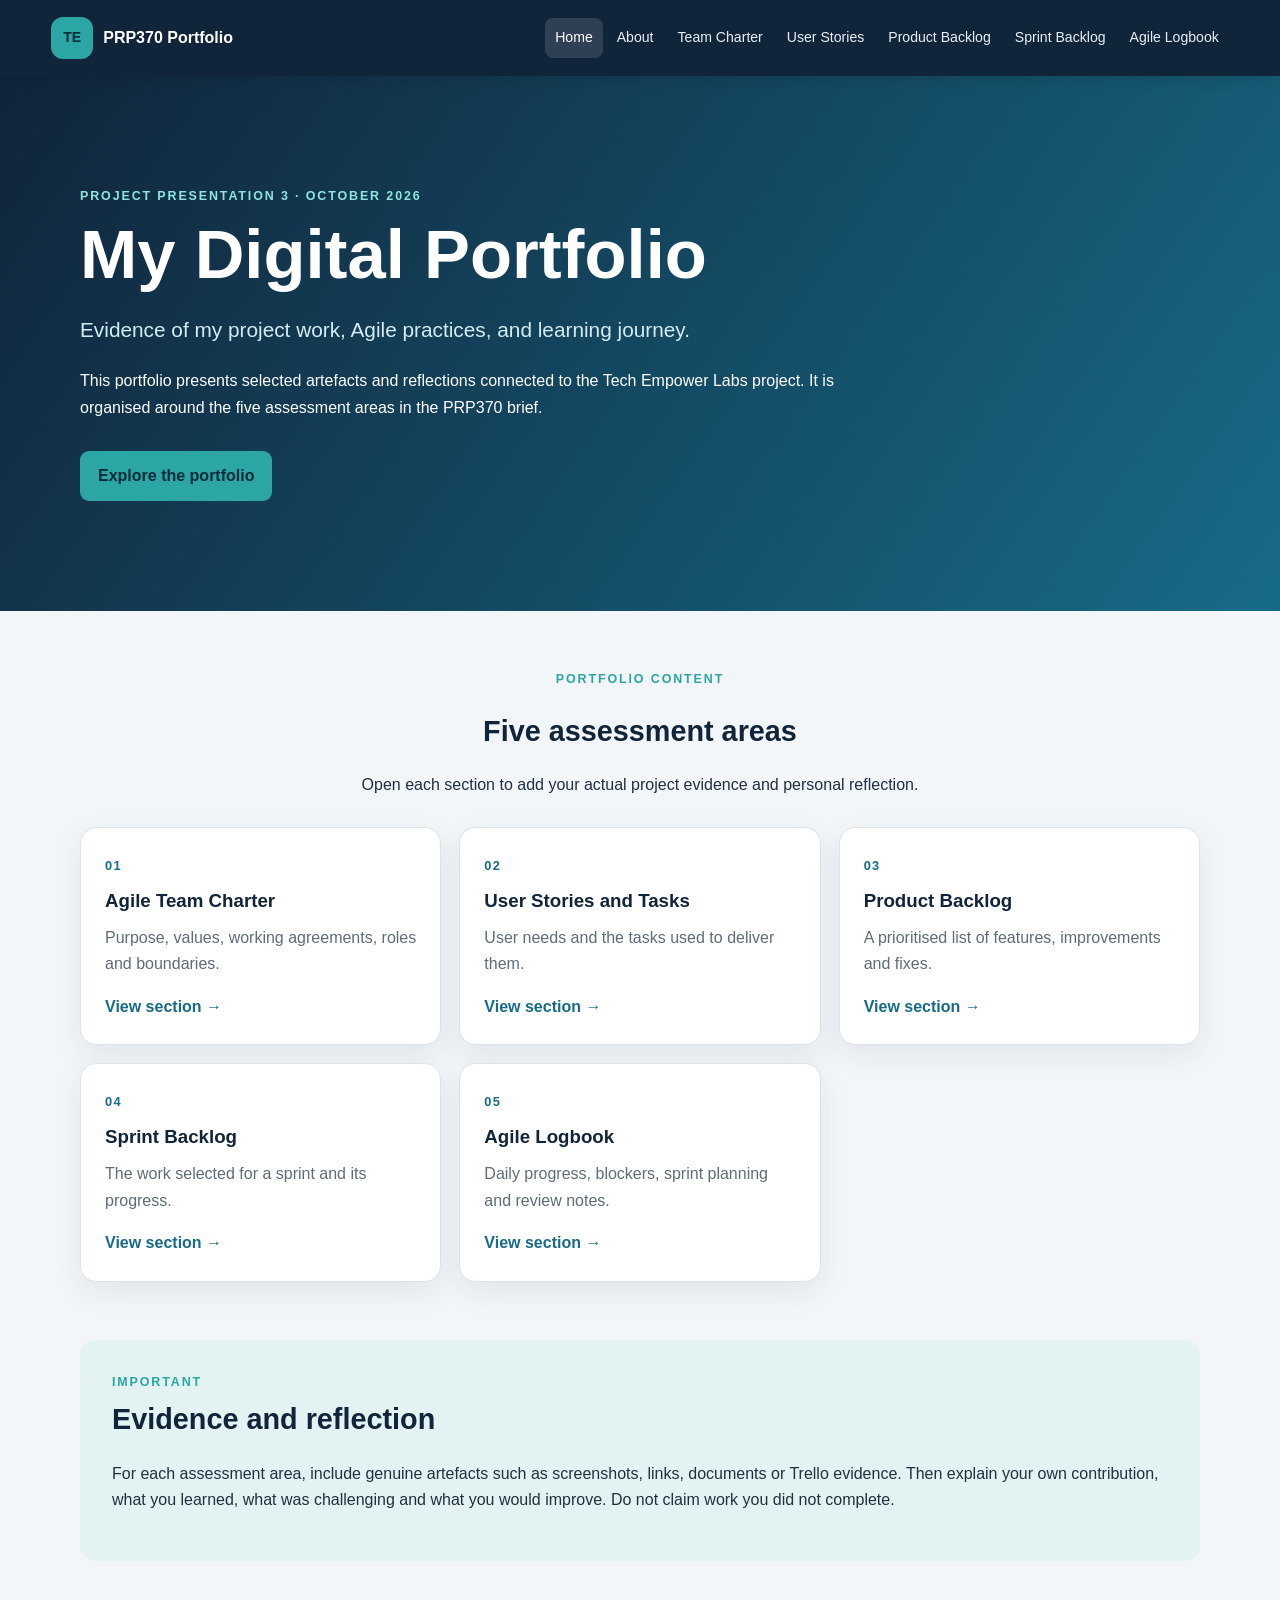
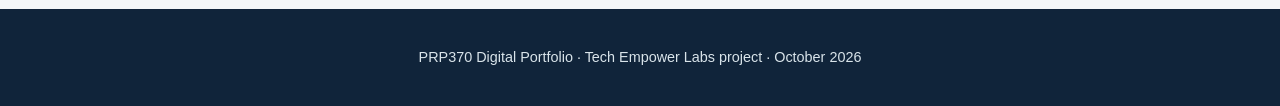
==== index.html @ 1a4c9137 "Add files via upload" ====
<!DOCTYPE html>
<html lang="en">
<head>
  <meta charset="UTF-8">
  <meta name="viewport" content="width=device-width, initial-scale=1.0">
  <meta name="description" content="PRP370 Project Presentation 3 digital portfolio">
  <title>PRP370 Digital Portfolio | Home</title>
  <link rel="stylesheet" href="css/style.css">
</head>
<body>
  <header class="site-header">
    <nav class="navbar" aria-label="Main navigation">
      <a class="brand" href="index.html"><span class="brand-mark">TE</span><span>PRP370 Portfolio</span></a>
      <button class="menu-toggle" aria-label="Toggle navigation" aria-expanded="false">☰</button>
      <div class="nav-links">
        <a class="active" href="index.html">Home</a>
        <a href="about.html">About</a>
        <a href="evidence/team-charter.html">Team Charter</a>
        <a href="evidence/user-stories.html">User Stories</a>
        <a href="evidence/product-backlog.html">Product Backlog</a>
        <a href="evidence/sprint-backlog.html">Sprint Backlog</a>
        <a href="evidence/agile-logbook.html">Agile Logbook</a>
      </div>
    </nav>
  </header>

  <main>
    <section class="hero">
      <p class="eyebrow">PROJECT PRESENTATION 3 · OCTOBER 2026</p>
      <h1>My Digital Portfolio</h1>
      <p class="hero-lead">Evidence of my project work, Agile practices, and learning journey.</p>
      <p>This portfolio presents selected artefacts and reflections connected to the Tech Empower Labs project. It is organised around the five assessment areas in the PRP370 brief.</p>
      <a class="button" href="#portfolio-sections">Explore the portfolio</a>
    </section>

    <section class="section" id="portfolio-sections">
      <div class="section-heading">
        <p class="eyebrow">PORTFOLIO CONTENT</p>
        <h2>Five assessment areas</h2>
        <p>Open each section to add your actual project evidence and personal reflection.</p>
      </div>
      <div class="card-grid">
        <a class="content-card" href="evidence/team-charter.html"><span class="card-number">01</span><h3>Agile Team Charter</h3><p>Purpose, values, working agreements, roles and boundaries.</p><span class="card-link">View section →</span></a>
        <a class="content-card" href="evidence/user-stories.html"><span class="card-number">02</span><h3>User Stories and Tasks</h3><p>User needs and the tasks used to deliver them.</p><span class="card-link">View section →</span></a>
        <a class="content-card" href="evidence/product-backlog.html"><span class="card-number">03</span><h3>Product Backlog</h3><p>A prioritised list of features, improvements and fixes.</p><span class="card-link">View section →</span></a>
        <a class="content-card" href="evidence/sprint-backlog.html"><span class="card-number">04</span><h3>Sprint Backlog</h3><p>The work selected for a sprint and its progress.</p><span class="card-link">View section →</span></a>
        <a class="content-card" href="evidence/agile-logbook.html"><span class="card-number">05</span><h3>Agile Logbook</h3><p>Daily progress, blockers, sprint planning and review notes.</p><span class="card-link">View section →</span></a>
      </div>
    </section>

    <section class="section callout">
      <p class="eyebrow">IMPORTANT</p>
      <h2>Evidence and reflection</h2>
      <p>For each assessment area, include genuine artefacts such as screenshots, links, documents or Trello evidence. Then explain your own contribution, what you learned, what was challenging and what you would improve. Do not claim work you did not complete.</p>
    </section>
  </main>

  <footer class="site-footer"><p>PRP370 Digital Portfolio · Tech Empower Labs project · October 2026</p></footer>
  <script src="js/script.js"></script>
</body>
</html>
---- css/style.css ----
:root{--navy:#10243a;--blue:#176b87;--teal:#2ba6a4;--paper:#fff;--bg:#f3f6f8;--ink:#203040;--muted:#5e6c78;--line:#dce4e9;--radius:16px;--shadow:0 10px 30px rgba(16,36,58,.08)}
*{box-sizing:border-box}html{scroll-behavior:smooth}body{margin:0;background:var(--bg);color:var(--ink);font-family:Arial,Helvetica,sans-serif;line-height:1.65}a{color:inherit}.site-header{background:var(--navy);color:#fff;position:sticky;top:0;z-index:10;box-shadow:0 3px 16px rgba(0,0,0,.12)}.navbar{width:min(1180px,92%);margin:auto;min-height:76px;display:flex;align-items:center;justify-content:space-between;gap:22px}.brand{display:flex;align-items:center;gap:10px;text-decoration:none;font-weight:700;white-space:nowrap}.brand-mark{display:grid;place-items:center;width:42px;height:42px;border-radius:12px;background:var(--teal);color:#062b39;font-size:14px}.nav-links{display:flex;align-items:center;justify-content:flex-end;gap:4px;flex-wrap:wrap}.nav-links a{font-size:.88rem;text-decoration:none;color:#e9f1f5;padding:8px 10px;border-radius:8px}.nav-links a:hover,.nav-links a.active{background:rgba(255,255,255,.13);color:#fff}.menu-toggle{display:none;background:transparent;border:1px solid #688095;color:#fff;padding:7px 11px;border-radius:8px;font-size:1.2rem}.hero{background:linear-gradient(125deg,#10243a,#176b87);color:#fff;padding:clamp(56px,9vw,110px) max(4%,calc((100% - 1120px)/2));min-height:390px}.hero h1{font-size:clamp(2.3rem,6vw,4.3rem);line-height:1.1;margin:8px 0 18px;max-width:800px}.hero p{max-width:760px}.hero-lead{font-size:1.3rem;color:#d4edf2}.eyebrow{font-size:.78rem;font-weight:800;letter-spacing:.15em;color:var(--teal);margin:0 0 10px}.hero .eyebrow{color:#8ee5dd}.button{display:inline-block;background:var(--teal);color:#062b39;text-decoration:none;font-weight:700;padding:12px 18px;border-radius:9px;margin-top:14px}.button:hover{filter:brightness(1.06)}.section,.page-main{width:min(1120px,92%);margin:0 auto;padding:58px 0}.section-heading{text-align:center;margin:0 auto 28px;max-width:700px}.section h2,.paper h2{font-size:1.8rem;line-height:1.2;color:var(--navy)}.card-grid{display:grid;grid-template-columns:repeat(3,minmax(0,1fr));gap:18px}.content-card{display:block;background:var(--paper);padding:24px;border:1px solid var(--line);border-radius:var(--radius);text-decoration:none;box-shadow:var(--shadow);transition:transform .2s,border-color .2s}.content-card:hover{transform:translateY(-3px);border-color:var(--teal)}.content-card h3{margin:8px 0;color:var(--navy)}.content-card p{color:var(--muted);margin-top:0}.card-number{font-weight:800;color:var(--blue);font-size:.8rem;letter-spacing:.1em}.card-link{font-weight:700;color:var(--blue)}.callout{background:#e3f3f3;border-radius:var(--radius);padding:32px;margin-bottom:48px}.callout h2{margin-top:0}.page-title{padding:26px 0 18px}.page-title h1{font-size:clamp(2rem,5vw,3.2rem);color:var(--navy);line-height:1.15;margin:0 0 12px}.page-title p:last-child{max-width:780px;color:var(--muted)}.paper{background:#fff;padding:clamp(22px,4vw,42px);border:1px solid var(--line);border-radius:var(--radius);box-shadow:var(--shadow)}.paper h2{font-size:1.45rem;margin-top:30px}.paper h2:first-child{margin-top:0}.paper li{margin:.4rem 0}.note{background:#fff7df;border-left:4px solid #d8a52c;padding:14px 16px;border-radius:5px}.evidence-list{padding-left:20px}.evidence-list li{margin:8px 0}.placeholder{border:2px dashed #9bb0bd;background:#f7fafb;padding:18px;border-radius:10px;color:#536674}.reflection-prompts{background:#f0f6fa;border-radius:12px;padding:18px 22px}.reflection-prompts h3{margin-top:0}.site-footer{background:var(--navy);color:#d9e4ea;text-align:center;padding:22px 4%;font-size:.9rem}.small{font-size:.9rem;color:var(--muted)}@media(max-width:1050px){.navbar{padding:12px 0;flex-wrap:wrap}.menu-toggle{display:block}.nav-links{display:none;width:100%;align-items:stretch;flex-direction:column;padding:0 0 12px}.nav-links.open{display:flex}.nav-links a{padding:10px 12px}.card-grid{grid-template-columns:repeat(2,minmax(0,1fr))}}@media(max-width:620px){.card-grid{grid-template-columns:1fr}.hero{min-height:auto}.section,.page-main{padding:36px 0}.brand{font-size:.95rem}}
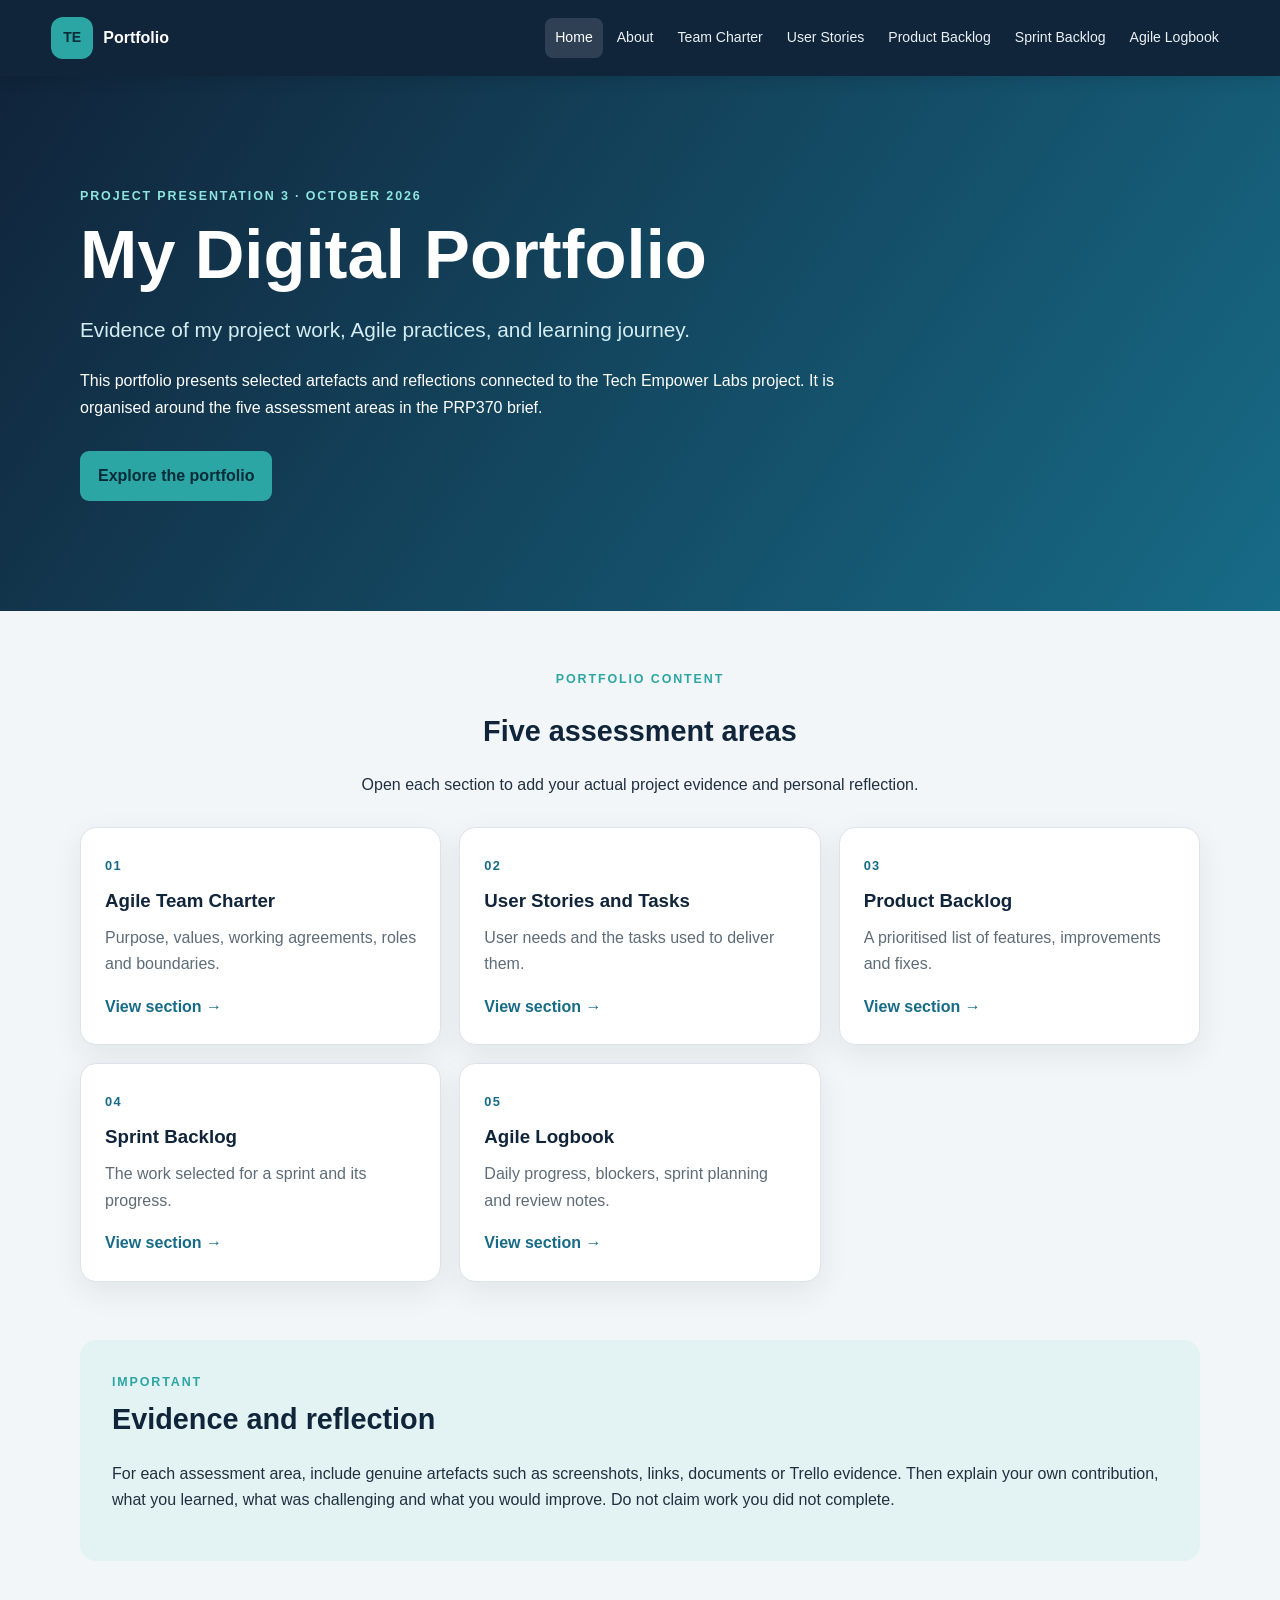
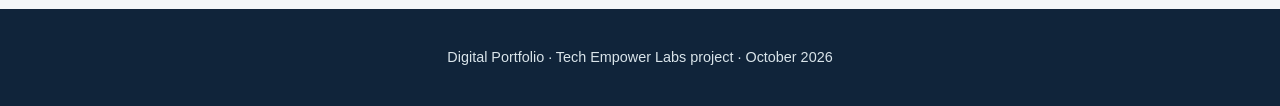
==== commit ba2b8a56: "Update index.html" ====
--- a/index.html
+++ b/index.html
@@ -10,7 +10,7 @@
 <body>
   <header class="site-header">
     <nav class="navbar" aria-label="Main navigation">
-      <a class="brand" href="index.html"><span class="brand-mark">TE</span><span>PRP370 Portfolio</span></a>
+      <a class="brand" href="index.html"><span class="brand-mark">TE</span><span>Portfolio</span></a>
       <button class="menu-toggle" aria-label="Toggle navigation" aria-expanded="false">☰</button>
       <div class="nav-links">
         <a class="active" href="index.html">Home</a>
@@ -55,7 +55,7 @@
     </section>
   </main>
 
-  <footer class="site-footer"><p>PRP370 Digital Portfolio · Tech Empower Labs project · October 2026</p></footer>
+  <footer class="site-footer"><p>Digital Portfolio · Tech Empower Labs project · October 2026</p></footer>
   <script src="js/script.js"></script>
 </body>
 </html>
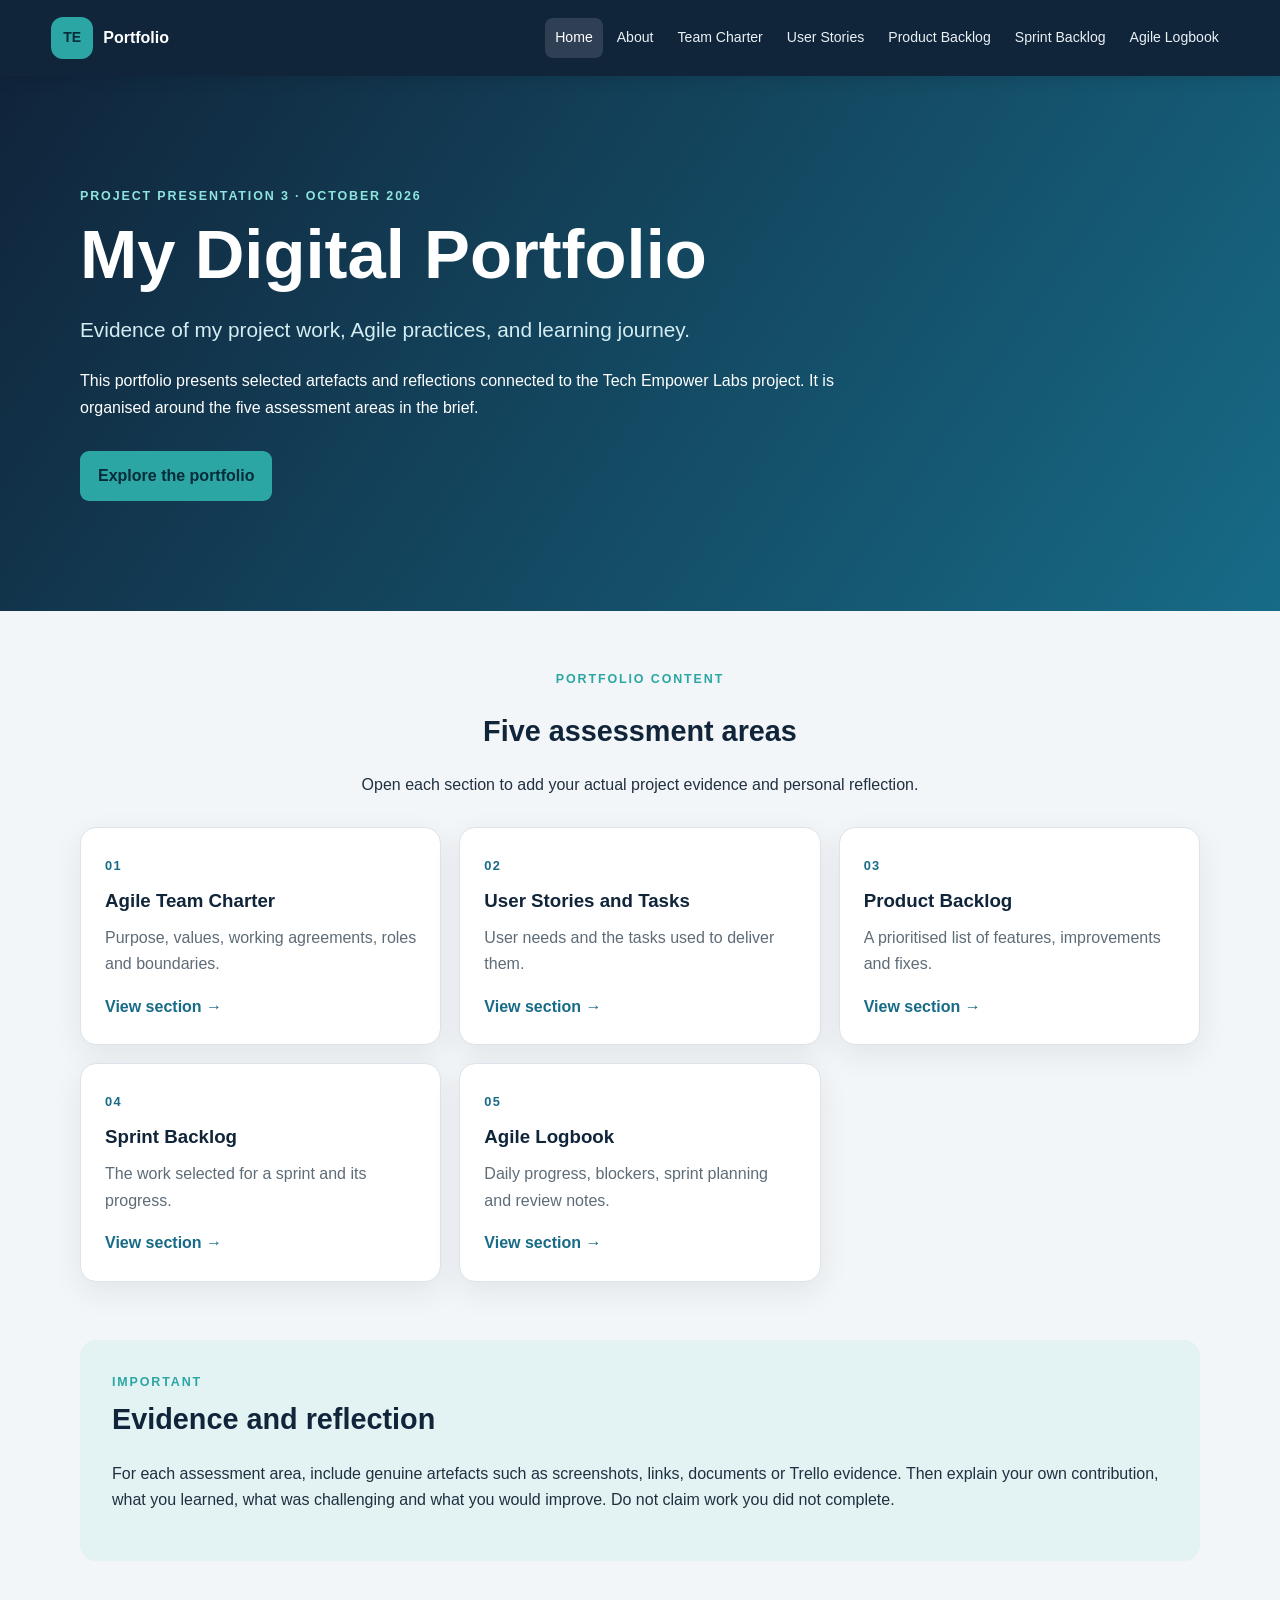
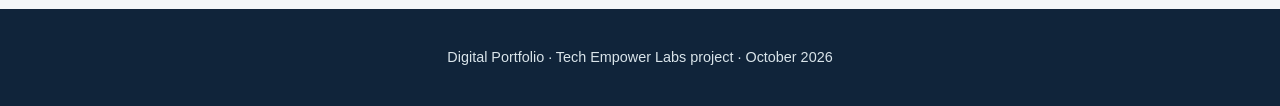
==== commit 69df89e7: "Update index.html" ====
--- a/index.html
+++ b/index.html
@@ -4,7 +4,7 @@
   <meta charset="UTF-8">
   <meta name="viewport" content="width=device-width, initial-scale=1.0">
   <meta name="description" content="PRP370 Project Presentation 3 digital portfolio">
-  <title>PRP370 Digital Portfolio | Home</title>
+  <title>Digital Portfolio | Home</title>
   <link rel="stylesheet" href="css/style.css">
 </head>
 <body>
@@ -29,7 +29,7 @@
       <p class="eyebrow">PROJECT PRESENTATION 3 · OCTOBER 2026</p>
       <h1>My Digital Portfolio</h1>
       <p class="hero-lead">Evidence of my project work, Agile practices, and learning journey.</p>
-      <p>This portfolio presents selected artefacts and reflections connected to the Tech Empower Labs project. It is organised around the five assessment areas in the PRP370 brief.</p>
+      <p>This portfolio presents selected artefacts and reflections connected to the Tech Empower Labs project. It is organised around the five assessment areas in the brief.</p>
       <a class="button" href="#portfolio-sections">Explore the portfolio</a>
     </section>
 
